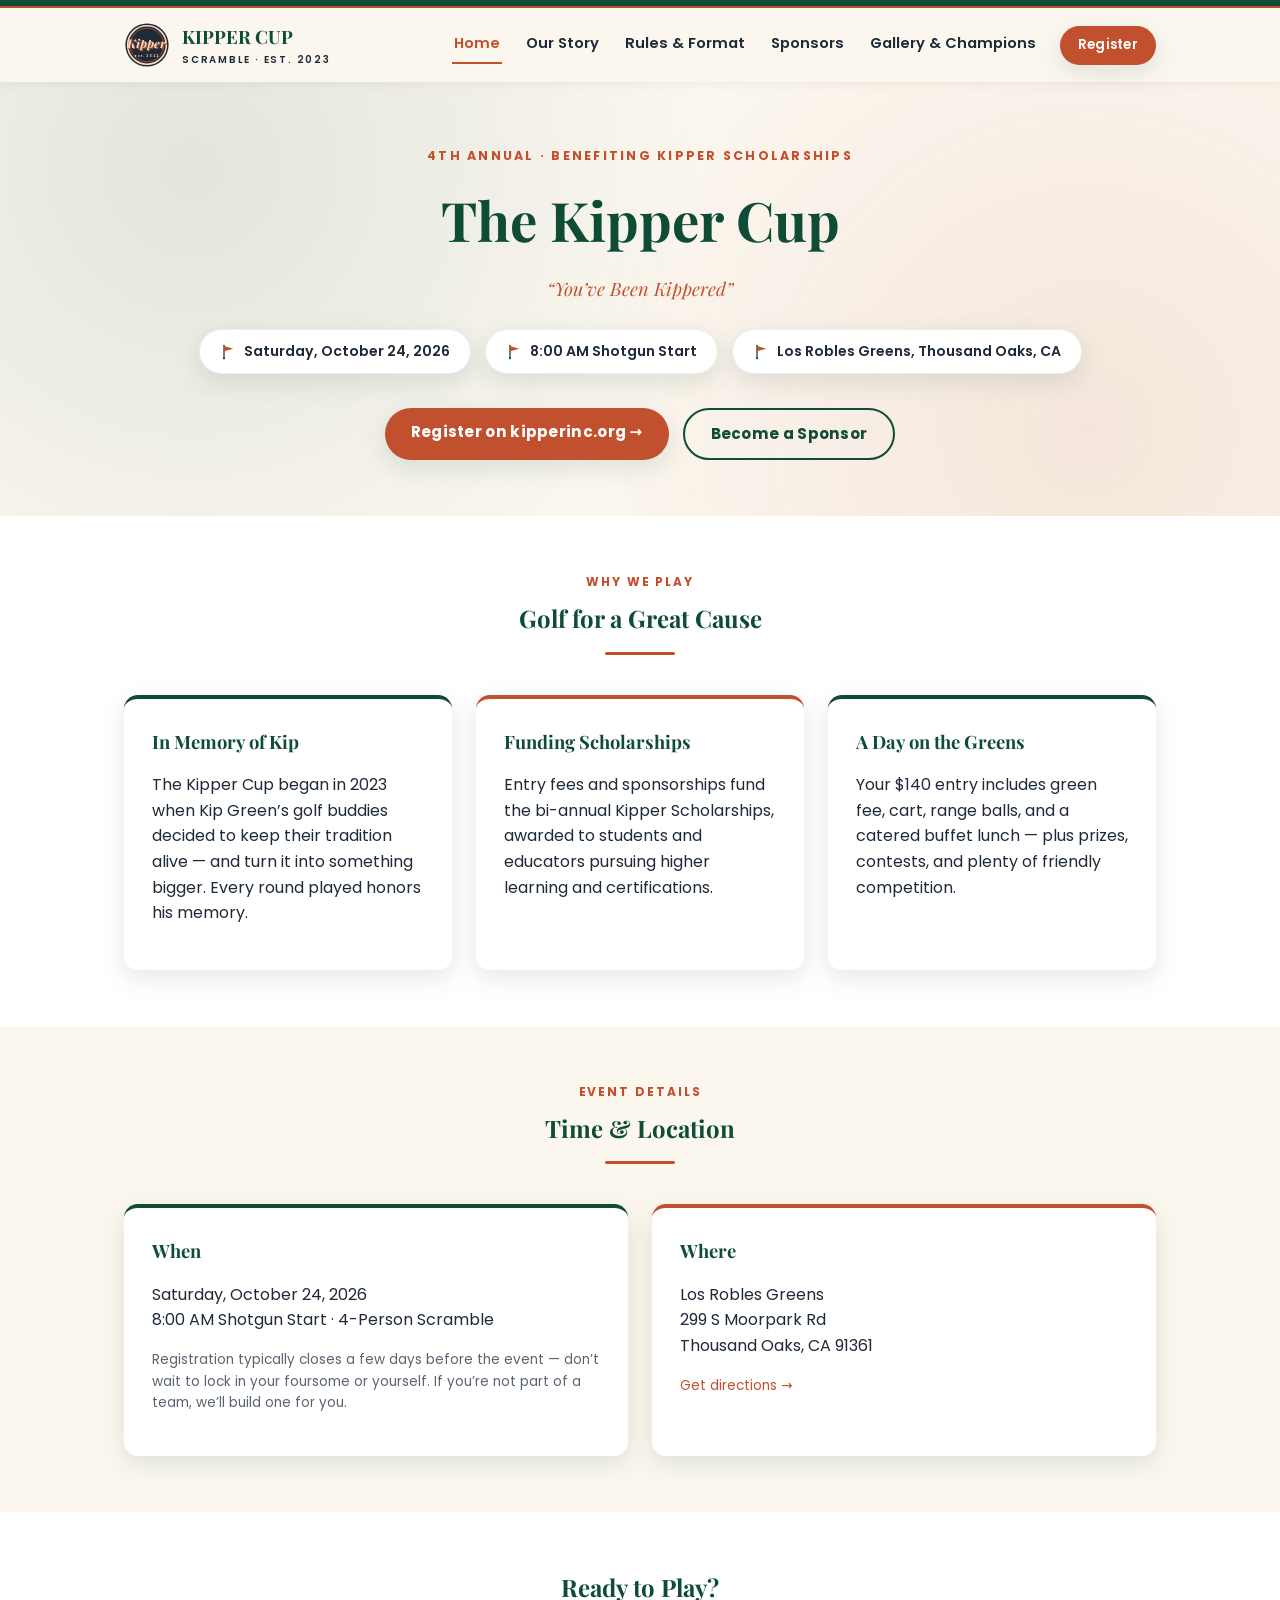
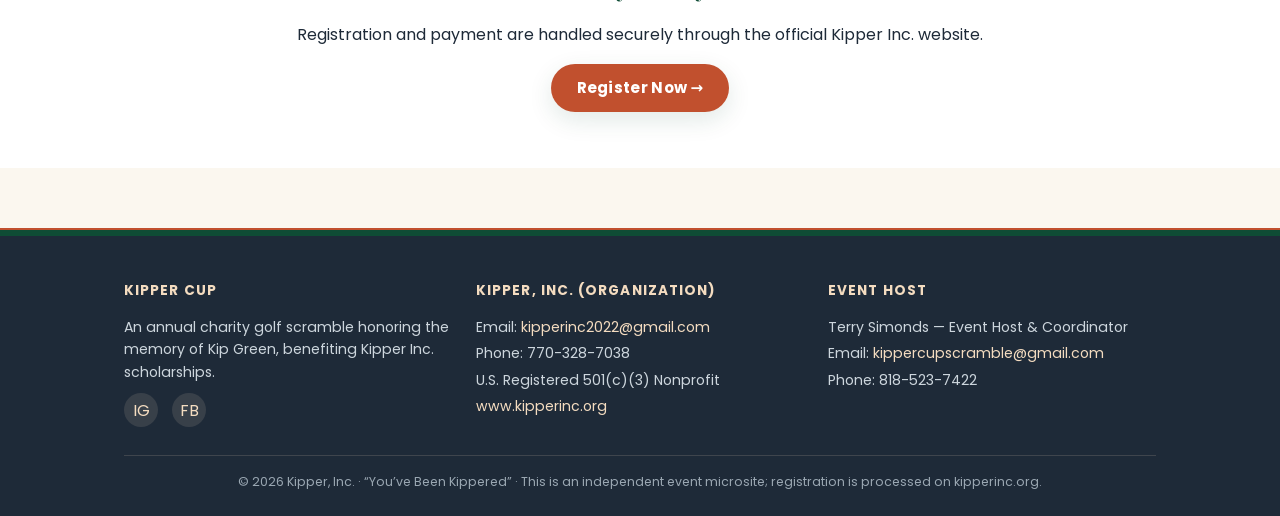
==== index.html @ f8914028 "Kipper Cup Scramble 2026 site: initial commit - 5 static pages (home, about, rules, gallery, sponsor" ====
<!DOCTYPE html>
<html lang="en">
<head>
<meta charset="UTF-8">
<meta name="viewport" content="width=device-width, initial-scale=1.0">
<title>Home | Kipper Cup</title>
<meta name="description" content="The 4th Annual Kipper Cup charity golf scramble — October 24, 2026 at Los Robles Greens, Thousand Oaks, CA.">
<link rel="preconnect" href="https://fonts.googleapis.com">
<link href="https://fonts.googleapis.com/css2?family=Playfair+Display:ital,wght@0,600;0,700;1,700&family=Poppins:wght@400;500;600;700&display=swap" rel="stylesheet">
<link rel="stylesheet" href="assets/style.css">
</head>
<body>
<div class="top-bar"></div>
<header class="site-header">
  <div class="nav-wrap">
    <a href="index.html" class="brand">
      <svg viewBox="0 0 100 100" xmlns="http://www.w3.org/2000/svg" role="img" aria-label="Kipper Cup badge">
  <circle cx="50" cy="50" r="47" fill="#1E2A38"/>
  <circle cx="50" cy="50" r="42" fill="none" stroke="#F4DCC0" stroke-width="3.4"/>
  <circle cx="50" cy="50" r="36.5" fill="none" stroke="#C1502E" stroke-width="1.8"/>
  <text x="50" y="58" text-anchor="middle" font-family="'Playfair Display', Georgia, serif" font-style="italic" font-weight="700" font-size="26" fill="#C1502E">Kipper</text>
  <text x="49" y="57" text-anchor="middle" font-family="'Playfair Display', Georgia, serif" font-style="italic" font-weight="700" font-size="26" fill="#F4DCC0">Kipper</text>
  <text x="50" y="76" text-anchor="middle" font-family="'Poppins',sans-serif" font-size="6.2" letter-spacing="2" fill="#F4DCC0">EST. 2022</text>
</svg>
      <span>KIPPER CUP<span class="sub">SCRAMBLE &middot; EST. 2023</span></span>
    </a>
    <nav class="main-nav">
        <a href="index.html" class="active">Home</a>
        <a href="about.html">Our Story</a>
        <a href="rules.html">Rules &amp; Format</a>
        <a href="sponsors.html">Sponsors</a>
        <a href="gallery.html">Gallery &amp; Champions</a>
        <a href="https://www.kipperinc.org/events-1/kipper-cup-2026" class="btn small" target="_blank" rel="noopener">Register</a>
    </nav>
  </div>
</header>

<section class="hero">
  <div class="container">
    <div class="eyebrow">4th Annual &middot; Benefiting Kipper Scholarships</div>
    <h1>The Kipper Cup</h1>
    <div class="tagline">&ldquo;You&rsquo;ve Been Kippered&rdquo;</div>

    <div class="hero-facts">
      <span class="fact-pill"><svg viewBox="0 0 24 24" xmlns="http://www.w3.org/2000/svg"><path d="M6 2v20" stroke="#0F4C35" stroke-width="2" stroke-linecap="round"/><path d="M6 3 L20 7 L6 11 Z" fill="#C1502E"/><circle cx="6" cy="21" r="1.6" fill="#0F4C35"/></svg> Saturday, October 24, 2026</span>
      <span class="fact-pill"><svg viewBox="0 0 24 24" xmlns="http://www.w3.org/2000/svg"><path d="M6 2v20" stroke="#0F4C35" stroke-width="2" stroke-linecap="round"/><path d="M6 3 L20 7 L6 11 Z" fill="#C1502E"/><circle cx="6" cy="21" r="1.6" fill="#0F4C35"/></svg> 8:00 AM Shotgun Start</span>
      <span class="fact-pill"><svg viewBox="0 0 24 24" xmlns="http://www.w3.org/2000/svg"><path d="M6 2v20" stroke="#0F4C35" stroke-width="2" stroke-linecap="round"/><path d="M6 3 L20 7 L6 11 Z" fill="#C1502E"/><circle cx="6" cy="21" r="1.6" fill="#0F4C35"/></svg> Los Robles Greens, Thousand Oaks, CA</span>
    </div>

    <div class="hero-ctas">
      <a href="https://www.kipperinc.org/events-1/kipper-cup-2026" class="btn" target="_blank" rel="noopener">Register on kipperinc.org &rarr;</a>
      <a href="sponsors.html" class="btn btn-outline">Become a Sponsor</a>
    </div>
  </div>
</section>

<section class="alt">
  <div class="container">
    <div class="section-head">
      <div class="eyebrow">Why We Play</div>
      <h2>Golf for a Great Cause</h2>
      <div class="divider"></div>
    </div>
    <div class="grid grid-3">
      <div class="card">
        <h3>In Memory of Kip</h3>
        <p>The Kipper Cup began in 2023 when Kip Green&rsquo;s golf buddies decided to keep their tradition alive &mdash; and turn it into something bigger. Every round played honors his memory.</p>
      </div>
      <div class="card rust-top">
        <h3>Funding Scholarships</h3>
        <p>Entry fees and sponsorships fund the bi-annual Kipper Scholarships, awarded to students and educators pursuing higher learning and certifications.</p>
      </div>
      <div class="card">
        <h3>A Day on the Greens</h3>
        <p>Your $140 entry includes green fee, cart, range balls, and a catered buffet lunch &mdash; plus prizes, contests, and plenty of friendly competition.</p>
      </div>
    </div>
  </div>
</section>

<section>
  <div class="container">
    <div class="section-head">
      <div class="eyebrow">Event Details</div>
      <h2>Time &amp; Location</h2>
      <div class="divider"></div>
    </div>
    <div class="grid grid-2">
      <div class="card">
        <h3>When</h3>
        <p>Saturday, October 24, 2026<br>8:00 AM Shotgun Start &middot; 4-Person Scramble</p>
        <p class="note">Registration typically closes a few days before the event &mdash; don&rsquo;t wait to lock in your foursome or yourself. If you&rsquo;re not part of a team, we&rsquo;ll build one for you.</p>
      </div>
      <div class="card rust-top">
        <h3>Where</h3>
        <p>Los Robles Greens<br>299 S Moorpark Rd<br>Thousand Oaks, CA 91361</p>
        <p class="note"><a href="https://www.google.com/maps/search/?api=1&amp;query=Los+Robles+Greens+299+S+Moorpark+Rd+Thousand+Oaks+CA+91361" target="_blank" rel="noopener">Get directions &rarr;</a></p>
      </div>
    </div>
  </div>
</section>

<section class="alt text-center">
  <div class="container">
    <h2>Ready to Play?</h2>
    <p>Registration and payment are handled securely through the official Kipper Inc. website.</p>
    <a href="https://www.kipperinc.org/events-1/kipper-cup-2026" class="btn" target="_blank" rel="noopener">Register Now &rarr;</a>
  </div>
</section>
<div class="bottom-bar"></div>
<footer class="site-footer">
  <div class="container">
    <div class="grid grid-3">
      <div>
        <h4>Kipper Cup</h4>
        <p>An annual charity golf scramble honoring the memory of Kip Green, benefiting Kipper Inc. scholarships.</p>
        <div class="social-row" aria-label="Social links">
          <a href="https://www.instagram.com/kipperinc2022/" target="_blank" rel="noopener" aria-label="Instagram">IG</a>
          <a href="https://www.facebook.com/profile.php?id=100091296968732" target="_blank" rel="noopener" aria-label="Facebook">FB</a>
        </div>
      </div>
      <div>
        <h4>Kipper, Inc. (Organization)</h4>
        <p>Email: <a href="mailto:kipperinc2022@gmail.com">kipperinc2022@gmail.com</a></p>
        <p>Phone: 770-328-7038</p>
        <p>U.S. Registered 501(c)(3) Nonprofit</p>
        <p><a href="https://www.kipperinc.org" target="_blank" rel="noopener">www.kipperinc.org</a></p>
      </div>
      <div>
        <h4>Event Host</h4>
        <p>Terry Simonds &mdash; Event Host &amp; Coordinator</p>
        <p>Email: <a href="mailto:kippercupscramble@gmail.com">kippercupscramble@gmail.com</a></p>
        <p>Phone: 818-523-7422</p>
      </div>
    </div>
    <div class="footer-bottom">
      &copy; 2026 Kipper, Inc. &middot; &ldquo;You&rsquo;ve Been Kippered&rdquo; &middot; This is an independent event microsite; registration is processed on kipperinc.org.
    </div>
  </div>
</footer>
</body>
</html>
---- assets/style.css ----
/* ==========================================================
   Kipper Cup — shared stylesheet
   Palette matches the Kipper Cup business card:
   navy #1E2A38 | cream #F4DCC0 | rust #C1502E | green #0F4C35
   ========================================================== */

:root{
  --navy:#1E2A38;
  --cream:#F4DCC0;
  --rust:#C1502E;
  --green:#0F4C35;
  --green-light:#1B6B45;
  --gray:#5B6472;
  --paper:#FBF7EF;
  --white:#ffffff;
  --shadow: 0 8px 24px rgba(15,76,53,0.12);
  --radius: 14px;
}

*{box-sizing:border-box;}
html{scroll-behavior:smooth;}
body{
  margin:0;
  font-family:'Poppins', system-ui, -apple-system, Segoe UI, Roboto, Helvetica, Arial, sans-serif;
  color:var(--navy);
  background:var(--paper);
  line-height:1.6;
}
h1,h2,h3,h4{
  font-family:'Playfair Display', Georgia, serif;
  color:var(--green);
  margin:0 0 .4em;
}
a{color:var(--rust); text-decoration:none;}
a:hover{text-decoration:underline;}
img{max-width:100%; display:block;}
.container{
  max-width:1080px;
  margin:0 auto;
  padding:0 24px;
}

/* ---------- top bars (match business card) ---------- */
.top-bar, .bottom-bar{
  height:8px;
  background:var(--green);
  border-bottom:2px solid var(--rust);
}
.bottom-bar{border-bottom:none; border-top:2px solid var(--rust); margin-top:60px;}

/* ---------- nav ---------- */
header.site-header{
  background:var(--paper);
  position:sticky;
  top:0;
  z-index:50;
  box-shadow:0 2px 10px rgba(30,42,56,0.06);
}
.nav-wrap{
  display:flex;
  align-items:center;
  justify-content:space-between;
  padding:14px 24px;
  max-width:1080px;
  margin:0 auto;
  flex-wrap:wrap;
  gap:12px;
}
.brand{
  display:flex;
  align-items:center;
  gap:12px;
  font-family:'Playfair Display', serif;
  font-weight:700;
  font-size:1.15rem;
  color:var(--green);
}
.brand svg{width:46px; height:46px; flex-shrink:0;}
.brand .sub{
  display:block;
  font-family:'Poppins', sans-serif;
  font-size:.62rem;
  letter-spacing:.18em;
  font-weight:600;
  color:var(--navy);
}
nav.main-nav{
  display:flex;
  gap:22px;
  flex-wrap:wrap;
  align-items:center;
}
nav.main-nav a{
  color:var(--navy);
  font-weight:600;
  font-size:.92rem;
  padding:6px 2px;
  border-bottom:2px solid transparent;
}
nav.main-nav a.active,
nav.main-nav a:hover{
  color:var(--rust);
  border-bottom:2px solid var(--rust);
  text-decoration:none;
}
.btn{
  display:inline-block;
  background:var(--rust);
  color:var(--white)!important;
  padding:12px 26px;
  border-radius:999px;
  font-weight:700;
  font-size:.95rem;
  letter-spacing:.02em;
  box-shadow:var(--shadow);
  border:none;
  cursor:pointer;
  transition:transform .15s ease, background .15s ease;
}
.btn:hover{background:#a83f21; text-decoration:none; transform:translateY(-2px);}
.btn.btn-outline{
  background:transparent;
  color:var(--green)!important;
  border:2px solid var(--green);
  box-shadow:none;
}
.btn.btn-outline:hover{background:var(--green); color:var(--white)!important;}
.btn.small{padding:8px 18px; font-size:.82rem;}

/* ---------- hero ---------- */
.hero{
  background:
    radial-gradient(circle at 15% 20%, rgba(15,76,53,0.10), transparent 45%),
    radial-gradient(circle at 85% 80%, rgba(193,80,46,0.10), transparent 45%),
    var(--paper);
  padding:64px 0 56px;
  text-align:center;
}
.hero .eyebrow{
  color:var(--rust);
  font-weight:700;
  letter-spacing:.18em;
  font-size:.78rem;
  text-transform:uppercase;
  margin-bottom:10px;
}
.hero h1{
  font-size:clamp(2.1rem, 5vw, 3.4rem);
  margin-bottom:.2em;
}
.hero .tagline{
  font-family:'Playfair Display', serif;
  font-style:italic;
  color:var(--rust);
  font-size:1.15rem;
  margin-bottom:1.4em;
}
.hero-facts{
  display:flex;
  justify-content:center;
  gap:14px;
  flex-wrap:wrap;
  margin:26px 0 34px;
}
.fact-pill{
  background:var(--white);
  border:1px solid rgba(30,42,56,0.08);
  box-shadow:var(--shadow);
  border-radius:999px;
  padding:10px 20px;
  font-weight:600;
  font-size:.88rem;
  color:var(--navy);
  display:flex;
  align-items:center;
  gap:8px;
}
.fact-pill svg{width:16px;height:16px;}
.hero-ctas{display:flex; gap:14px; justify-content:center; flex-wrap:wrap;}

/* ---------- sections ---------- */
section{padding:56px 0;}
section.alt{background:var(--white);}
.section-head{text-align:center; max-width:640px; margin:0 auto 40px;}
.section-head .eyebrow{
  color:var(--rust); font-weight:700; letter-spacing:.16em;
  font-size:.75rem; text-transform:uppercase; margin-bottom:8px;
}
.divider{
  width:70px; height:3px; background:var(--rust); margin:14px auto 0; border-radius:3px;
}

/* ---------- cards / grids ---------- */
.grid{display:grid; gap:24px;}
.grid-2{grid-template-columns:repeat(2,1fr);}
.grid-3{grid-template-columns:repeat(3,1fr);}
.grid-4{grid-template-columns:repeat(4,1fr);}
@media (max-width:860px){
  .grid-2,.grid-3,.grid-4{grid-template-columns:repeat(2,1fr);}
}
@media (max-width:560px){
  .grid-2,.grid-3,.grid-4{grid-template-columns:1fr;}
}

.card{
  background:var(--white);
  border-radius:var(--radius);
  padding:28px;
  box-shadow:var(--shadow);
  border-top:4px solid var(--green);
}
.card h3{font-size:1.15rem;}
.card.rust-top{border-top-color:var(--rust);}

/* ---------- flag bullet list ---------- */
ul.flag-list{list-style:none; margin:0; padding:0;}
ul.flag-list li{
  display:flex; gap:12px; align-items:flex-start;
  margin-bottom:14px; font-size:.98rem;
}
ul.flag-list svg{width:18px; height:18px; margin-top:3px; flex-shrink:0;}

/* ---------- placeholder photo blocks ---------- */
.photo-placeholder{
  aspect-ratio:4/3;
  border-radius:var(--radius);
  background:repeating-linear-gradient(135deg, #eadfca, #eadfca 10px, #f2e8d6 10px, #f2e8d6 20px);
  border:2px dashed rgba(15,76,53,0.35);
  display:flex; align-items:center; justify-content:center;
  color:var(--green); font-weight:600; font-size:.85rem; text-align:center;
  padding:10px;
}
.photo-placeholder.portrait{aspect-ratio:2/3; max-width:320px; margin:0 auto;}
.photo-placeholder.wide{aspect-ratio:16/7;}
.photo-placeholder.champ-photo{margin-bottom:16px; font-size:.8rem;}

/* ---------- featured trophy section ---------- */
.trophy-feature{
  background:var(--white);
  border-radius:var(--radius);
  box-shadow:var(--shadow);
  border-top:4px solid var(--rust);
  padding:32px;
  display:grid;
  grid-template-columns:220px 1fr;
  gap:32px;
  align-items:center;
  margin-bottom:40px;
}
@media (max-width:700px){
  .trophy-feature{grid-template-columns:1fr; text-align:center;}
  .photo-placeholder.portrait{margin:0 auto;}
}
.trophy-feature .tier-badge{margin-bottom:10px;}
.trophy-photo-img{
  width:100%; max-width:220px; border-radius:var(--radius);
  box-shadow:var(--shadow); object-fit:cover;
}
.champ-photo-img{
  width:100%; border-radius:10px; margin-bottom:2px; display:block;
}

/* ---------- sponsor tiers ---------- */
.tier-badge{
  display:inline-block;
  font-size:.72rem;
  font-weight:700;
  letter-spacing:.1em;
  text-transform:uppercase;
  padding:4px 12px;
  border-radius:999px;
  margin-bottom:12px;
}
.tier-eagle{background:var(--navy); color:var(--cream);}
.tier-birdie{background:var(--green); color:var(--cream);}
.tier-par{background:var(--rust); color:var(--white);}
.tier-friend{background:var(--cream); color:var(--navy);}
.price{font-family:'Playfair Display',serif; font-size:1.6rem; color:var(--navy); margin:8px 0;}

/* ---------- champions ---------- */
.champ-year{
  font-family:'Playfair Display', serif;
  font-size:2rem;
  color:var(--rust);
  line-height:1;
}
.champ-team{font-weight:700; font-size:1.05rem; margin:6px 0 4px;}
.champ-names{color:var(--gray); font-size:.9rem;}

/* ---------- callout ---------- */
.callout{
  background:var(--cream);
  border-left:5px solid var(--rust);
  border-radius:10px;
  padding:16px 20px;
  font-size:.92rem;
  margin-bottom:34px;
}
.callout strong{color:var(--navy);}

/* ---------- footer ---------- */
footer.site-footer{
  background:var(--navy);
  color:var(--cream);
  padding:44px 0 8px;
}
footer.site-footer .grid{margin-bottom:28px;}
footer.site-footer h4{color:var(--cream); font-family:'Poppins',sans-serif; font-size:.85rem; letter-spacing:.08em; text-transform:uppercase; margin-bottom:14px;}
footer.site-footer a{color:var(--cream);}
footer.site-footer a:hover{color:var(--rust);}
footer.site-footer p{margin:4px 0; font-size:.88rem; color:#cdd6dd;}
.footer-bottom{
  border-top:1px solid rgba(244,220,192,0.15);
  margin-top:20px;
  padding:16px 0;
  text-align:center;
  font-size:.78rem;
  color:#9aa7b2;
}
.social-row{display:flex; gap:14px; margin-top:10px;}
.social-row a{
  width:34px;height:34px;border-radius:50%;
  background:rgba(244,220,192,0.12);
  display:flex;align-items:center;justify-content:center;
}
.social-row a:hover{background:var(--rust);}
.social-row svg{width:16px;height:16px;fill:var(--cream);}

/* ---------- misc ---------- */
.text-center{text-align:center;}
.mt-0{margin-top:0;}
.note{font-size:.85rem; color:var(--gray);}
table.rules-table{width:100%; border-collapse:collapse; margin:18px 0;}
table.rules-table th, table.rules-table td{
  text-align:left; padding:10px 14px; border-bottom:1px solid rgba(30,42,56,0.1); font-size:.92rem;
}
table.rules-table th{color:var(--green); font-family:'Playfair Display', serif;}
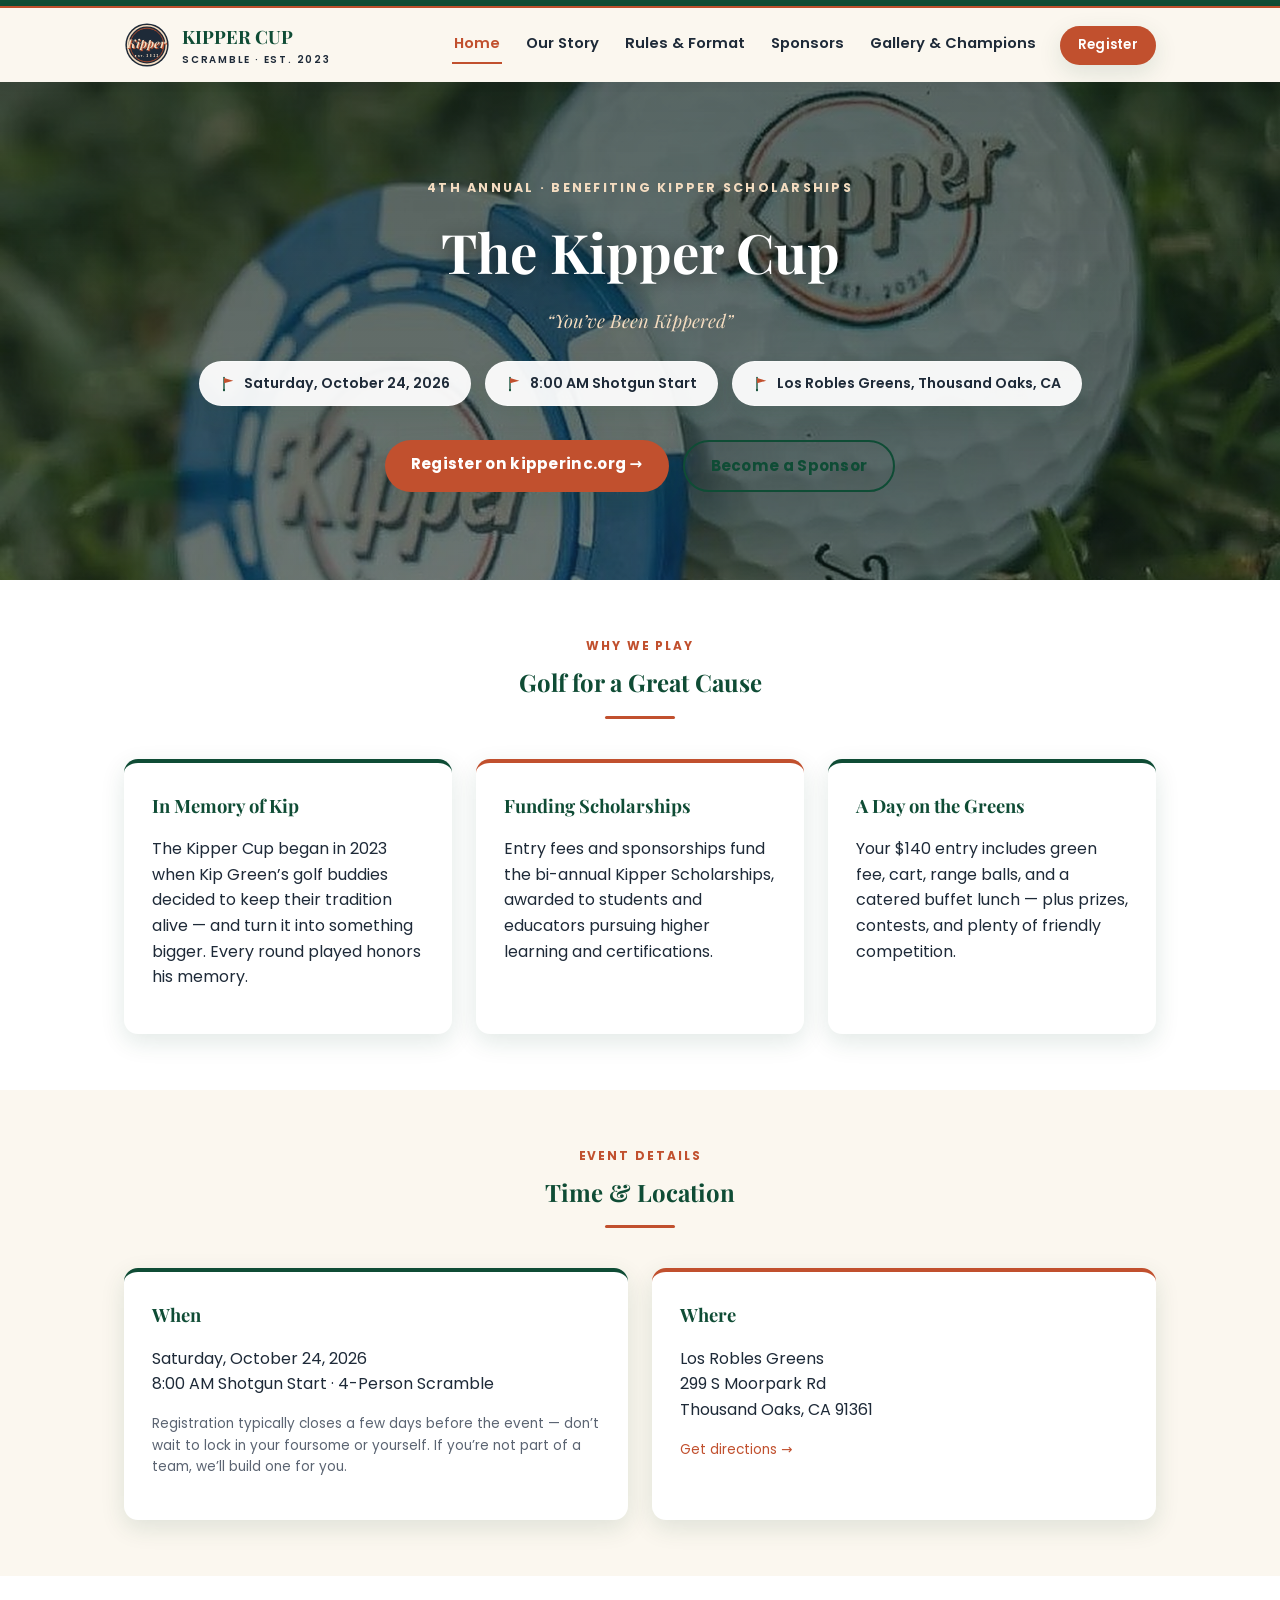
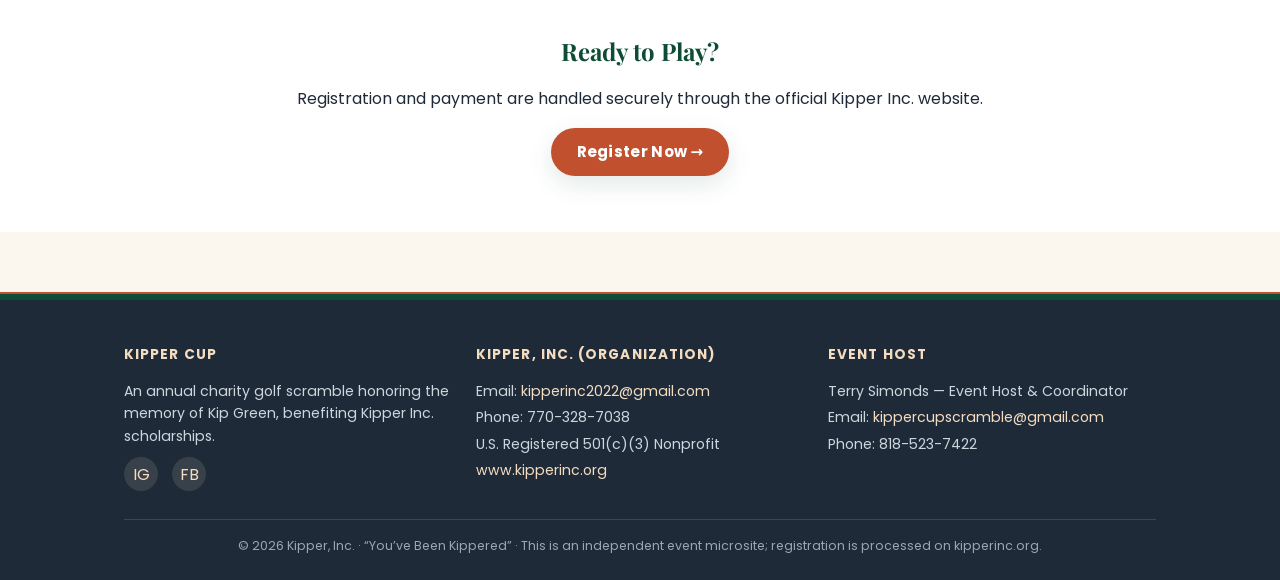
==== commit dcb6be9b: "Home: full-bleed photo hero using the Kipper ball and marker shot - New hero-banner.jpg cropped from" ====
--- a/index.html
+++ b/index.html
@@ -7,7 +7,7 @@
 <meta name="description" content="The 4th Annual Kipper Cup charity golf scramble — October 24, 2026 at Los Robles Greens, Thousand Oaks, CA.">
 <link rel="preconnect" href="https://fonts.googleapis.com">
 <link href="https://fonts.googleapis.com/css2?family=Playfair+Display:ital,wght@0,600;0,700;1,700&family=Poppins:wght@400;500;600;700&display=swap" rel="stylesheet">
-<link rel="stylesheet" href="assets/style.css">
+<link rel="stylesheet" href="assets/style.css?v=2">
 </head>
 <body>
 <div class="top-bar"></div>
@@ -35,7 +35,7 @@
   </div>
 </header>
 
-<section class="hero">
+<section class="hero hero-photo">
   <div class="container">
     <div class="eyebrow">4th Annual &middot; Benefiting Kipper Scholarships</div>
     <h1>The Kipper Cup</h1>
--- a/assets/style.css
+++ b/assets/style.css
@@ -136,6 +136,28 @@
   padding:64px 0 56px;
   text-align:center;
 }
+/* Photo hero — full-bleed image behind the title */
+.hero.hero-photo{
+  position:relative;
+  background:
+    linear-gradient(rgba(15,32,26,.68), rgba(15,32,26,.58)),
+    url('photos/hero-banner.jpg') center 42% / cover no-repeat;
+  padding:96px 0 88px;
+}
+.hero.hero-photo .eyebrow{color:var(--cream);}
+.hero.hero-photo h1{
+  color:#fff;
+  text-shadow:0 2px 18px rgba(0,0,0,.45);
+}
+.hero.hero-photo .tagline{color:var(--cream);}
+.hero.hero-photo .fact-pill{
+  background:rgba(255,255,255,.94);
+  border-color:rgba(255,255,255,.35);
+}
+@media(max-width:700px){
+  .hero.hero-photo{padding:64px 0 56px;}
+}
+
 .hero .eyebrow{
   color:var(--rust);
   font-weight:700;
@@ -259,6 +281,75 @@
 .champ-photo-img{
   width:100%; border-radius:10px; margin-bottom:2px; display:block;
 }
+.story-photo-img{
+  width:100%; height:auto; display:block;
+  border-radius:var(--radius); box-shadow:var(--shadow);
+}
+
+/* ---------- wide container (full-bleed sections) ----------
+   No max-width: spans the viewport with a ~1in (96px) margin each side. */
+.container-wide{
+  max-width:none;
+  margin:0 auto;
+  padding:0 96px;
+}
+@media(max-width:1100px){ .container-wide{padding:0 48px;} }
+@media(max-width:800px){  .container-wide{padding:0 24px;} }
+
+/* ---------- photo gallery (masonry) ---------- */
+.photo-grid{
+  column-count:4;
+  column-gap:18px;
+}
+.photo-grid img{
+  width:100%; display:block;
+  margin:0 0 18px;
+  break-inside:avoid; -webkit-column-break-inside:avoid; page-break-inside:avoid;
+  border-radius:12px; box-shadow:var(--shadow);
+  transition:transform .18s ease, box-shadow .18s ease;
+}
+.photo-grid img:hover{
+  transform:translateY(-3px);
+  box-shadow:0 12px 30px rgba(0,0,0,.24);
+}
+/* Wide collage strip that closes the gallery.
+   Capped at its native 1216px so it never upscales and softens. */
+.gallery-banner{margin-top:4px;}
+.gallery-banner img{
+  width:100%;
+  max-width:1216px;
+  margin:0 auto;
+  display:block;
+  border-radius:12px;
+  box-shadow:var(--shadow);
+}
+
+@media(min-width:2100px){ .photo-grid{column-count:6;} }
+@media(min-width:1700px) and (max-width:2099px){ .photo-grid{column-count:5;} }
+@media(max-width:1280px){ .photo-grid{column-count:3;} }
+@media(max-width:800px){  .photo-grid{column-count:2; column-gap:12px;}
+                          .photo-grid img{margin-bottom:12px;} }
+@media(max-width:430px){  .photo-grid{column-count:1;}
+                          .container-wide{padding:0 16px;} }
+
+/* ---------- sponsor logos ---------- */
+.sponsor-logos{
+  display:flex;
+  flex-wrap:wrap;
+  justify-content:center;
+  gap:24px;
+}
+.sponsor-logo{
+  flex:0 0 260px;
+  background:#fff;
+  border-radius:var(--radius);
+  box-shadow:var(--shadow);
+  aspect-ratio:640/280;
+  display:flex; align-items:center; justify-content:center;
+  overflow:hidden;
+}
+.sponsor-logo img{width:100%; height:100%; object-fit:contain; display:block;}
+@media(max-width:640px){ .sponsor-logo{flex:0 0 220px;} }
 
 /* ---------- sponsor tiers ---------- */
 .tier-badge{
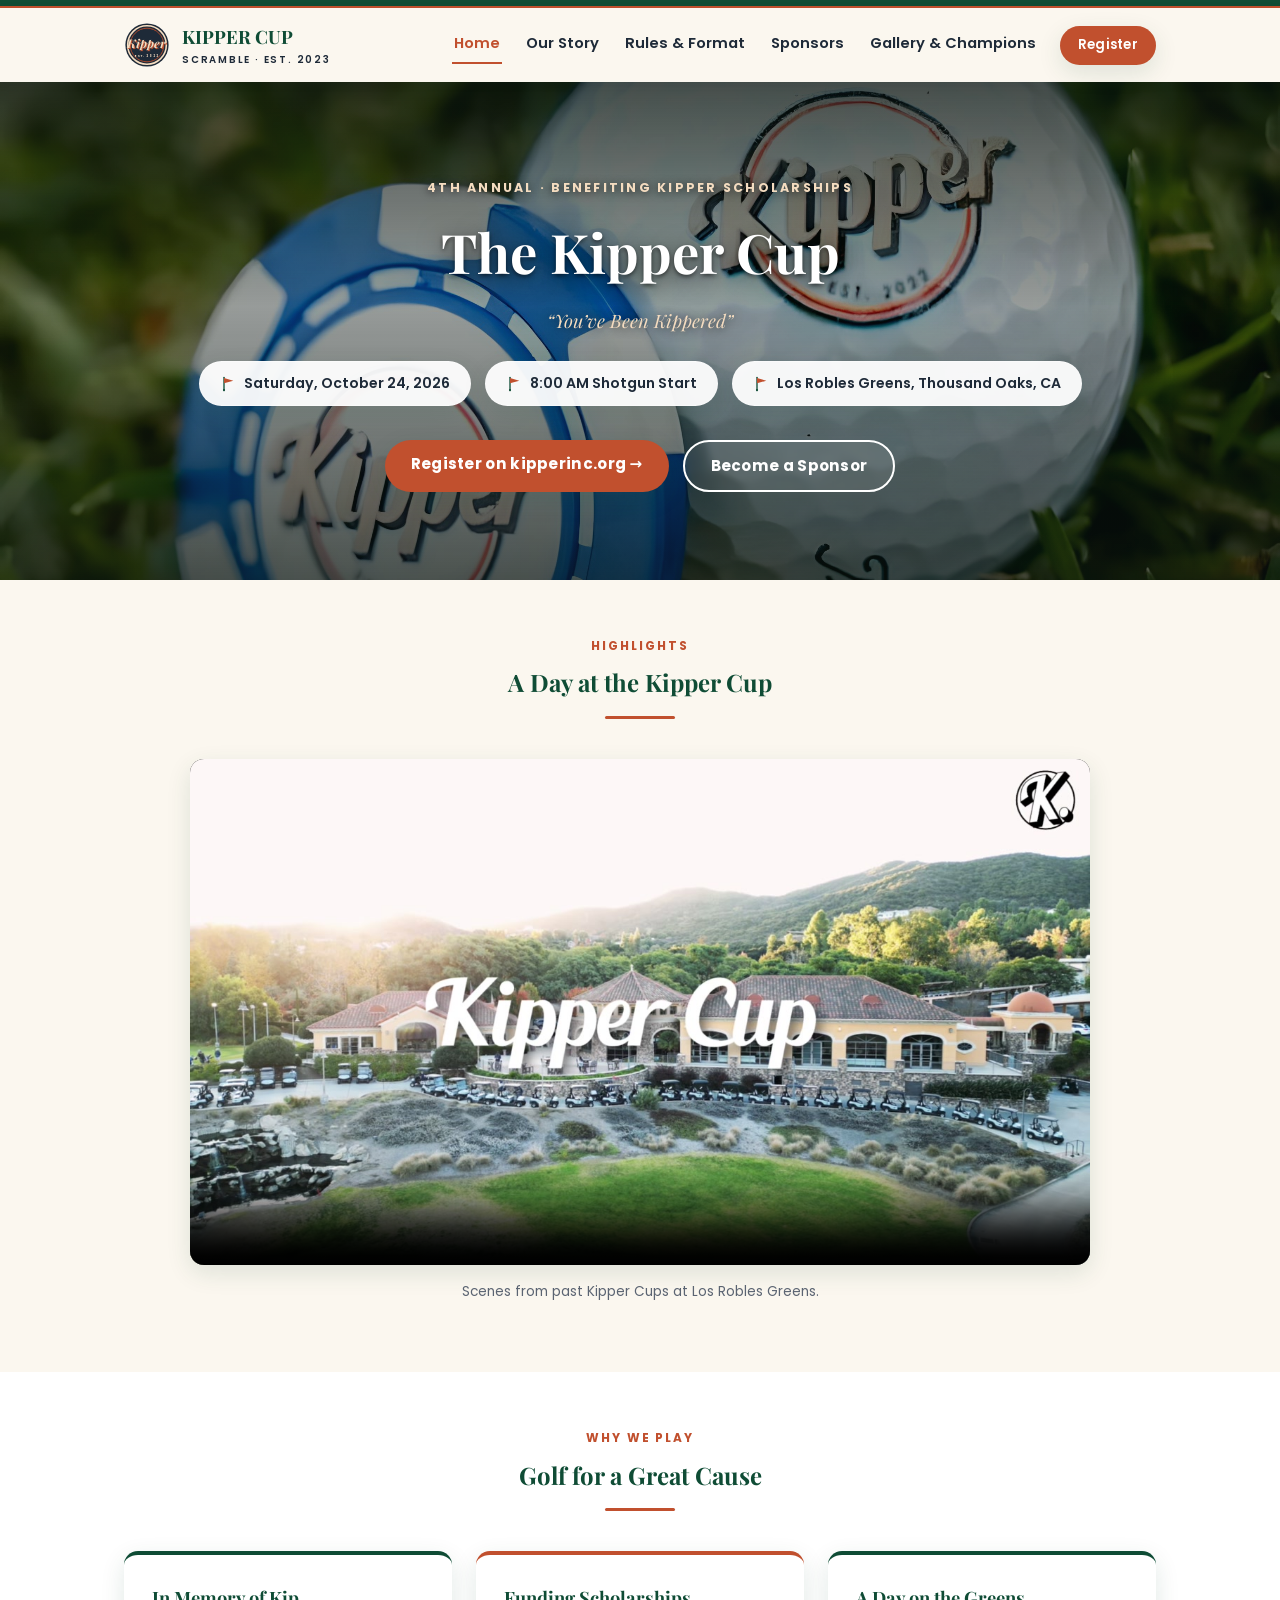
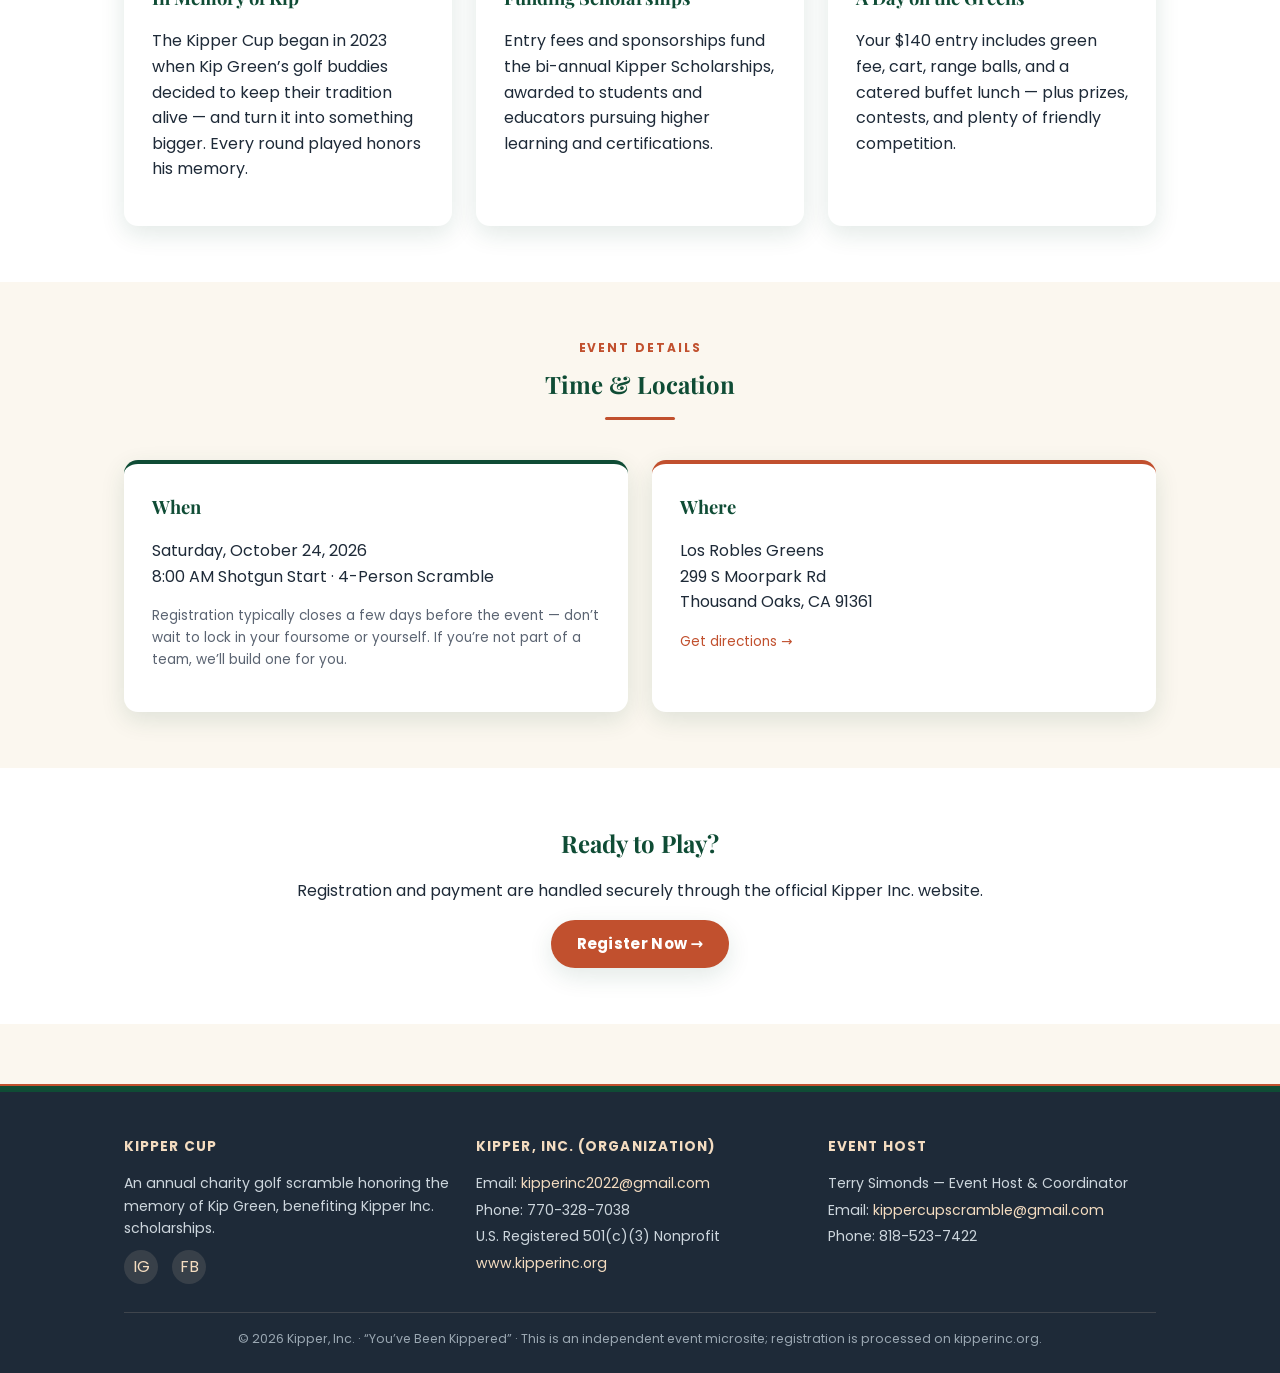
==== commit d1365ef2: "Add highlight reel to the home page - Transcode the source from HEVC (unplayable in Chrome/Firefox) " ====
--- a/index.html
+++ b/index.html
@@ -51,6 +51,29 @@
       <a href="https://www.kipperinc.org/events-1/kipper-cup-2026" class="btn" target="_blank" rel="noopener">Register on kipperinc.org &rarr;</a>
       <a href="sponsors.html" class="btn btn-outline">Become a Sponsor</a>
     </div>
+  </div>
+</section>
+
+<section>
+  <div class="container">
+    <div class="section-head">
+      <div class="eyebrow">Highlights</div>
+      <h2>A Day at the Kipper Cup</h2>
+      <div class="divider"></div>
+    </div>
+    <div class="video-wrap">
+      <video
+        controls
+        preload="none"
+        playsinline
+        poster="assets/video/kipper-cup-highlights-poster.jpg"
+        aria-label="Kipper Cup tournament highlight reel">
+        <source src="assets/video/kipper-cup-highlights.mp4" type="video/mp4">
+        Your browser doesn&rsquo;t support embedded video.
+        <a href="assets/video/kipper-cup-highlights.mp4">Download the highlight reel</a> instead.
+      </video>
+    </div>
+    <p class="note text-center" style="margin-top:16px;">Scenes from past Kipper Cups at Los Robles Greens.</p>
   </div>
 </section>
 
--- a/assets/style.css
+++ b/assets/style.css
@@ -140,19 +140,51 @@
 .hero.hero-photo{
   position:relative;
   background:
-    linear-gradient(rgba(15,32,26,.68), rgba(15,32,26,.58)),
+    linear-gradient(180deg,
+      rgba(8,18,14,.74) 0%,
+      rgba(8,18,14,.40) 45%,
+      rgba(8,18,14,.72) 100%),
     url('photos/hero-banner.jpg') center 42% / cover no-repeat;
   padding:96px 0 88px;
 }
-.hero.hero-photo .eyebrow{color:var(--cream);}
+/* Past Champions ribbon — the 2026 awards table */
+.hero.hero-champions{
+  background:
+    linear-gradient(180deg,
+      rgba(8,18,14,.70) 0%,
+      rgba(8,18,14,.42) 45%,
+      rgba(8,18,14,.68) 100%),
+    url('photos/champions-banner.jpg') center 58% / cover no-repeat;
+  padding:88px 0 76px;
+}
+
+.hero.hero-photo .eyebrow{
+  color:var(--cream);
+  text-shadow:0 1px 8px rgba(0,0,0,.7);
+}
 .hero.hero-photo h1{
   color:#fff;
-  text-shadow:0 2px 18px rgba(0,0,0,.45);
-}
-.hero.hero-photo .tagline{color:var(--cream);}
+  text-shadow:0 2px 4px rgba(0,0,0,.55), 0 4px 24px rgba(0,0,0,.6);
+}
+.hero.hero-photo .tagline{
+  color:var(--cream);
+  text-shadow:0 1px 10px rgba(0,0,0,.7);
+}
 .hero.hero-photo .fact-pill{
   background:rgba(255,255,255,.94);
   border-color:rgba(255,255,255,.35);
+}
+/* Outline button is green by default — unreadable on the dark photo */
+.hero.hero-photo .btn.btn-outline{
+  color:#fff !important;
+  border-color:#fff;
+  background:rgba(255,255,255,.08);
+  backdrop-filter:blur(2px);
+}
+.hero.hero-photo .btn.btn-outline:hover{
+  background:#fff;
+  color:var(--green) !important;
+  border-color:#fff;
 }
 @media(max-width:700px){
   .hero.hero-photo{padding:64px 0 56px;}
@@ -296,6 +328,23 @@
 @media(max-width:1100px){ .container-wide{padding:0 48px;} }
 @media(max-width:800px){  .container-wide{padding:0 24px;} }
 
+/* ---------- video ---------- */
+.video-wrap{
+  max-width:900px;
+  margin:0 auto;
+  border-radius:var(--radius);
+  overflow:hidden;
+  box-shadow:var(--shadow);
+  background:#000;
+  line-height:0;
+}
+.video-wrap video{
+  width:100%;
+  height:auto;
+  display:block;
+  aspect-ratio:16/9;
+}
+
 /* ---------- photo gallery (masonry) ---------- */
 .photo-grid{
   column-count:4;
@@ -317,7 +366,7 @@
 .gallery-banner{margin-top:4px;}
 .gallery-banner img{
   width:100%;
-  max-width:1216px;
+  max-width:2400px;
   margin:0 auto;
   display:block;
   border-radius:12px;
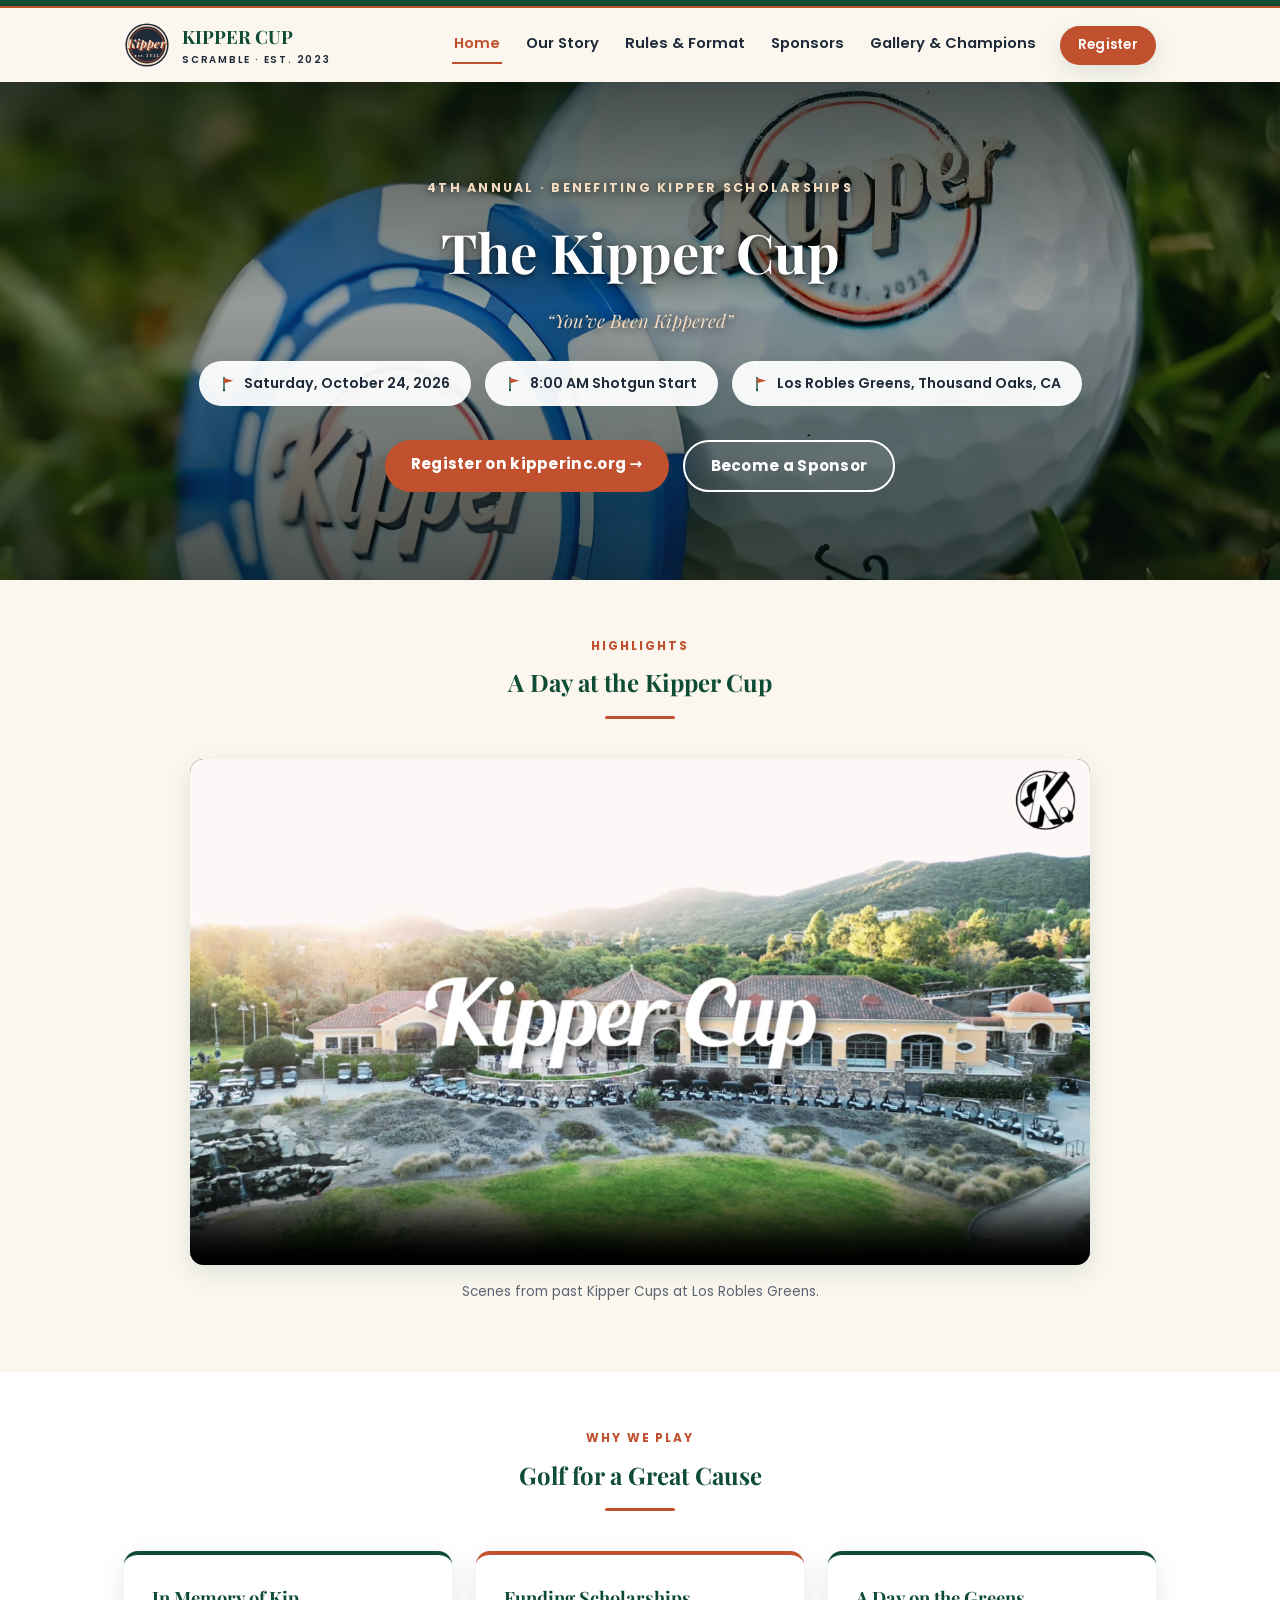
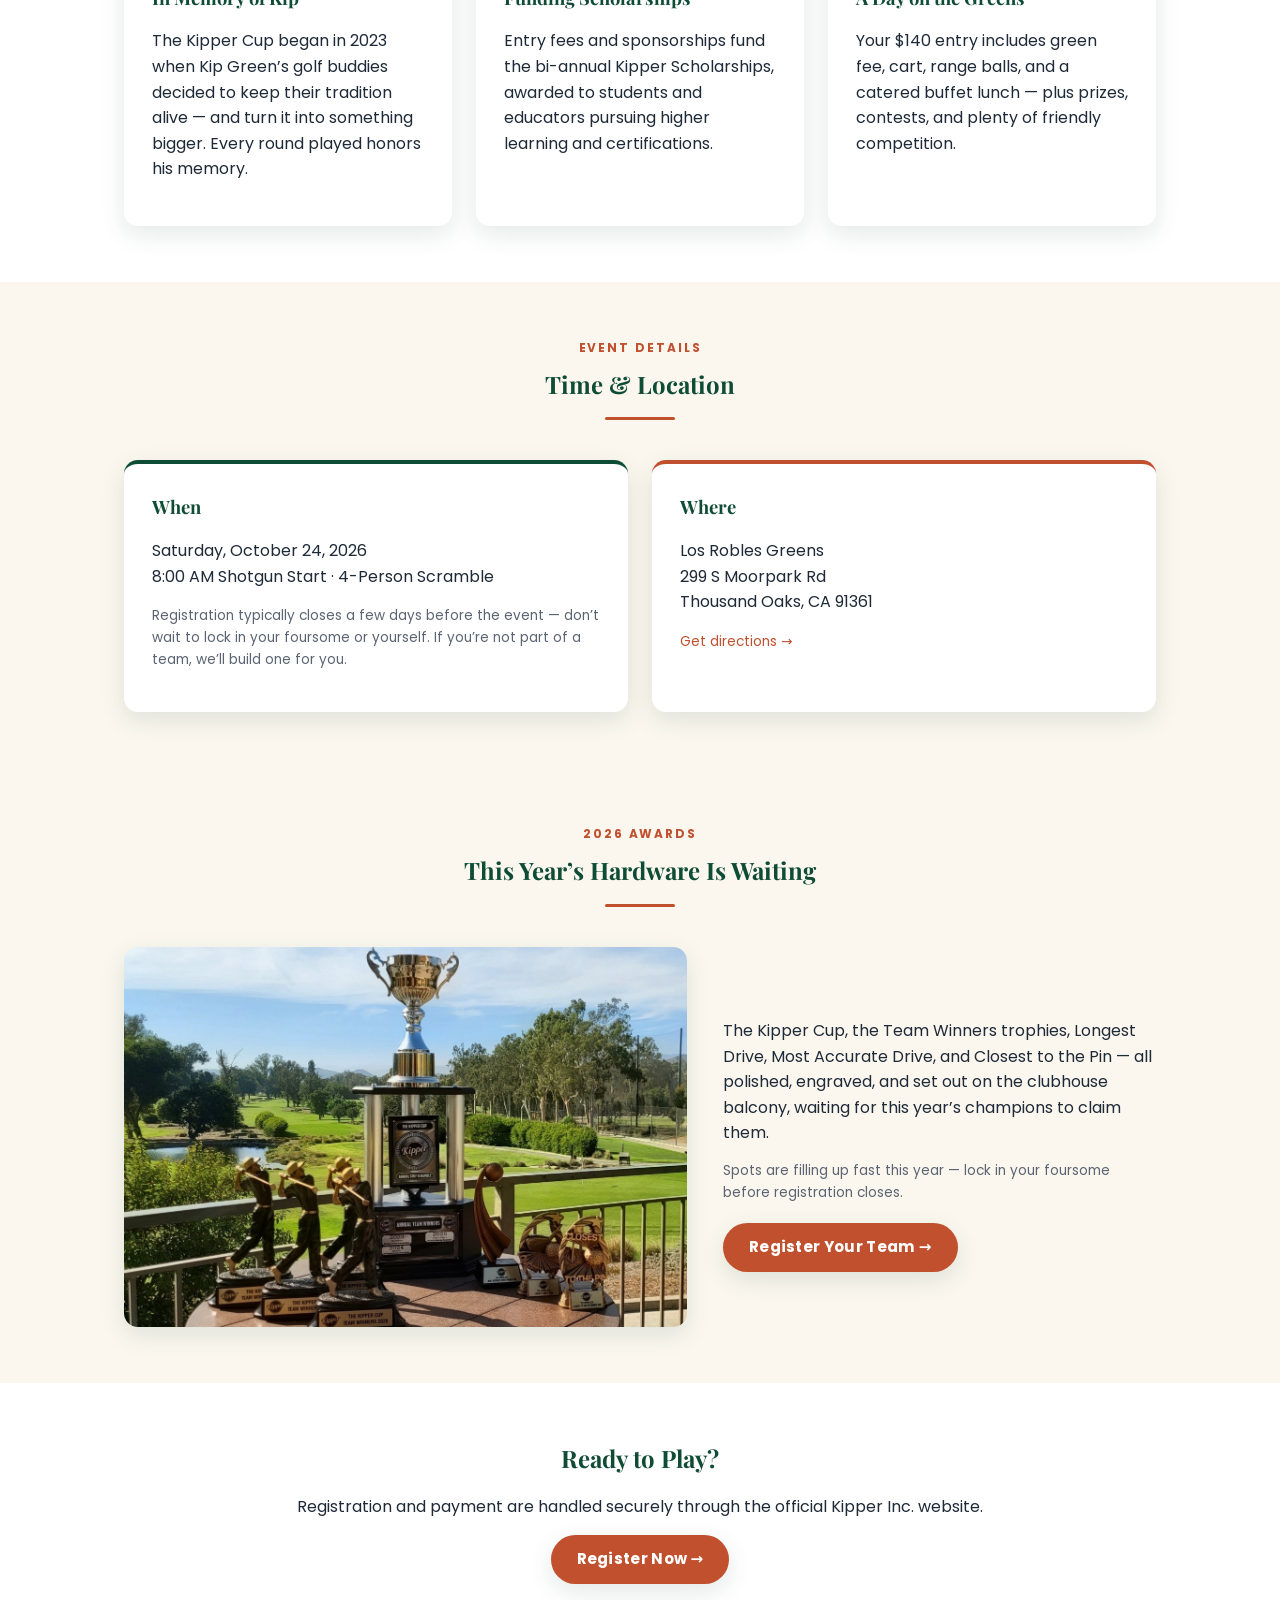
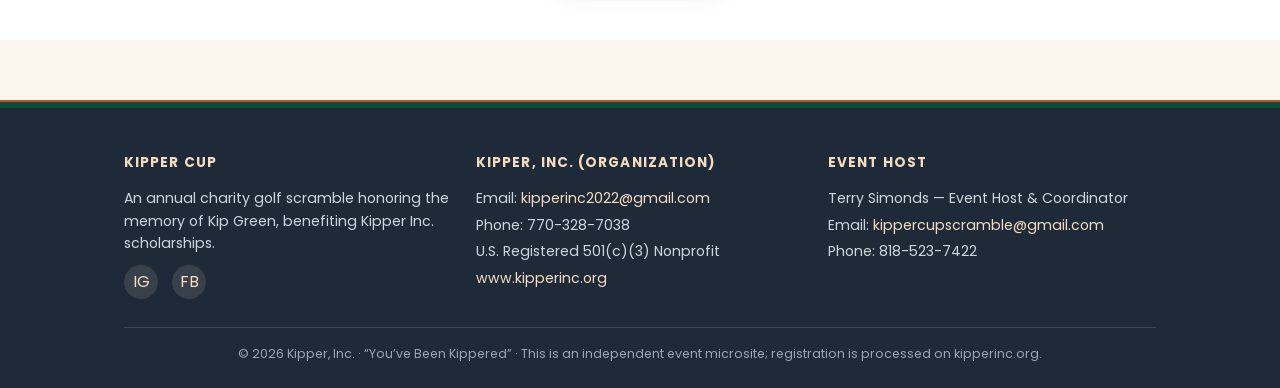
==== commit 8c7db5bc: "Add 2026 trophies teaser to home and gallery pages" ====
--- a/index.html
+++ b/index.html
@@ -123,6 +123,24 @@
   </div>
 </section>
 
+<section>
+  <div class="container">
+    <div class="section-head">
+      <div class="eyebrow">2026 Awards</div>
+      <h2>This Year&rsquo;s Hardware Is Waiting</h2>
+      <div class="divider"></div>
+    </div>
+    <div class="trophy-teaser">
+      <img class="trophy-teaser-img" src="assets/photos/awards-2026.jpg" alt="The Kipper Cup perpetual trophy alongside the 2026 Team Winners, Longest Drive, Most Accurate Drive, and Closest to the Pin trophies, displayed at Los Robles Greens">
+      <div class="trophy-teaser-copy">
+        <p>The Kipper Cup, the Team Winners trophies, Longest Drive, Most Accurate Drive, and Closest to the Pin &mdash; all polished, engraved, and set out on the clubhouse balcony, waiting for this year&rsquo;s champions to claim them.</p>
+        <p class="note">Spots are filling up fast this year &mdash; lock in your foursome before registration closes.</p>
+        <a href="https://www.kipperinc.org/events-1/kipper-cup-2026" class="btn" target="_blank" rel="noopener">Register Your Team &rarr;</a>
+      </div>
+    </div>
+  </div>
+</section>
+
 <section class="alt text-center">
   <div class="container">
     <h2>Ready to Play?</h2>
--- a/assets/style.css
+++ b/assets/style.css
@@ -147,6 +147,32 @@
     url('photos/hero-banner.jpg') center 42% / cover no-repeat;
   padding:96px 0 88px;
 }
+/* Per-page photo ribbons. Each sets its own image + focal point;
+   the overlay, type colours and padding come from .hero-photo. */
+.hero.hero-about{
+  background:
+    linear-gradient(180deg, rgba(8,18,14,.70) 0%, rgba(8,18,14,.46) 45%, rgba(8,18,14,.70) 100%),
+    url('photos/about-banner.jpg') center 40% / cover no-repeat;
+  padding:88px 0 76px;
+}
+.hero.hero-rules{
+  background:
+    linear-gradient(180deg, rgba(8,18,14,.66) 0%, rgba(8,18,14,.38) 45%, rgba(8,18,14,.66) 100%),
+    url('photos/rules-banner.jpg') center 50% / cover no-repeat;
+  padding:88px 0 76px;
+}
+.hero.hero-sponsors{
+  background:
+    linear-gradient(180deg, rgba(8,18,14,.68) 0%, rgba(8,18,14,.42) 45%, rgba(8,18,14,.70) 100%),
+    url('photos/sponsors-banner.jpg') center 55% / cover no-repeat;
+  padding:88px 0 76px;
+}
+/* Sponsors hero carries a paragraph of body copy too */
+.hero.hero-photo p{
+  color:#f2ece2;
+  text-shadow:0 1px 10px rgba(0,0,0,.8);
+}
+
 /* Past Champions ribbon — the 2026 awards table */
 .hero.hero-champions{
   background:
@@ -312,6 +338,25 @@
 }
 .champ-photo-img{
   width:100%; border-radius:10px; margin-bottom:2px; display:block;
+}
+
+/* ---------- 2026 trophies teaser (awaiting this year's winners) ---------- */
+.trophy-teaser{
+  display:grid;
+  grid-template-columns:1.3fr 1fr;
+  gap:36px;
+  align-items:center;
+}
+.trophy-teaser-img{
+  width:100%; height:100%; display:block;
+  border-radius:var(--radius);
+  box-shadow:var(--shadow);
+  object-fit:cover;
+}
+.trophy-teaser-copy .btn{margin-top:6px;}
+.trophy-teaser-copy p{margin-bottom:14px;}
+@media (max-width:800px){
+  .trophy-teaser{grid-template-columns:1fr; text-align:center;}
 }
 .story-photo-img{
   width:100%; height:auto; display:block;
